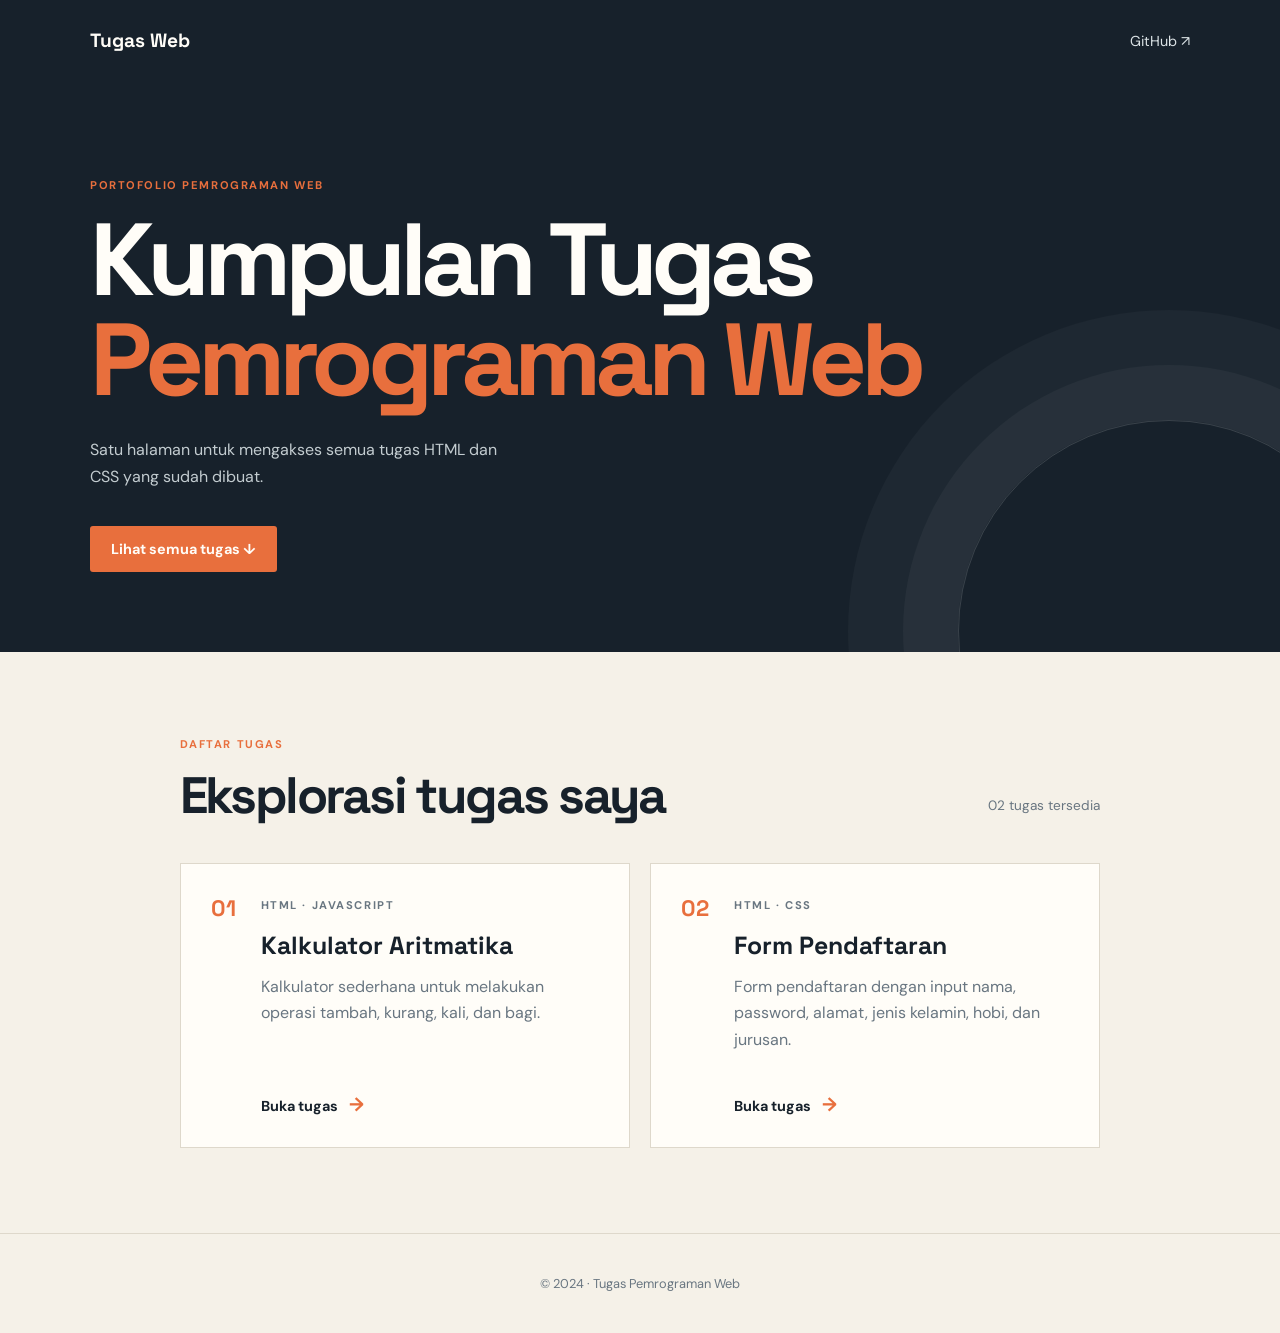
==== index.html @ db135640 "Create a homepage to connect all web programming assignments and fix task 3 stylesheet link" ====
<!DOCTYPE html>
<html lang="id">
<head>
  <meta charset="UTF-8">
  <meta name="viewport" content="width=device-width, initial-scale=1.0">
  <title>Kumpulan Tugas Pemrograman Web</title>
  <link rel="stylesheet" href="style.css">
</head>
<body>
  <header class="hero">
    <nav class="navbar">
      <a class="brand" href="index.html">Tugas Web</a>
      <a class="github-link" href="https://github.com/qairsyayaliki-cloud/tugas-pemrograman-web" target="_blank" rel="noopener">GitHub ↗</a>
    </nav>
    <div class="hero-content">
      <p class="eyebrow">PORTOFOLIO PEMROGRAMAN WEB</p>
      <h1>Kumpulan Tugas<br><span>Pemrograman Web</span></h1>
      <p class="intro">Satu halaman untuk mengakses semua tugas HTML dan CSS yang sudah dibuat.</p>
      <a class="primary-button" href="#daftar-tugas">Lihat semua tugas ↓</a>
    </div>
  </header>

  <main class="container" id="daftar-tugas">
    <div class="section-heading">
      <div>
        <p class="eyebrow">DAFTAR TUGAS</p>
        <h2>Eksplorasi tugas saya</h2>
      </div>
      <p class="task-count">02 tugas tersedia</p>
    </div>

    <section class="task-grid" aria-label="Daftar tugas">
      <article class="task-card">
        <div class="number">01</div>
        <div class="card-content">
          <p class="tag">HTML · JAVASCRIPT</p>
          <h3>Kalkulator Aritmatika</h3>
          <p>Kalkulator sederhana untuk melakukan operasi tambah, kurang, kali, dan bagi.</p>
          <a class="card-link" href="tugas-tugas/tugas2/kode2/index.html">Buka tugas <span>→</span></a>
        </div>
      </article>

      <article class="task-card">
        <div class="number">02</div>
        <div class="card-content">
          <p class="tag">HTML · CSS</p>
          <h3>Form Pendaftaran</h3>
          <p>Form pendaftaran dengan input nama, password, alamat, jenis kelamin, hobi, dan jurusan.</p>
          <a class="card-link" href="tugas-tugas/tugas3/kode3/index.html">Buka tugas <span>→</span></a>
        </div>
      </article>
    </section>
  </main>

  <footer>
    <p>© 2024 · Tugas Pemrograman Web</p>
  </footer>
</body>
</html>
---- style.css ----
@import url('https://fonts.googleapis.com/css2?family=DM+Sans:wght@400;500;700&family=Space+Grotesk:wght@500;600;700&display=swap');

:root {
  --ink: #17212b;
  --muted: #697681;
  --cream: #f5f1e8;
  --paper: #fffdf8;
  --orange: #e86f3d;
  --line: #ded8cb;
}

* { box-sizing: border-box; }
html { scroll-behavior: smooth; }
body { margin: 0; color: var(--ink); background: var(--cream); font-family: 'DM Sans', sans-serif; }

.hero { min-height: 570px; padding: 28px 7vw 80px; color: var(--paper); background: var(--ink); position: relative; overflow: hidden; }
.hero::after { content: ''; width: 420px; height: 420px; border: 1px solid rgba(255,255,255,.15); border-radius: 50%; position: absolute; right: -100px; bottom: -190px; box-shadow: 0 0 0 55px rgba(255,255,255,.04), 0 0 0 110px rgba(255,255,255,.03); }
.navbar { max-width: 1100px; margin: auto; display: flex; justify-content: space-between; align-items: center; position: relative; z-index: 1; }
.brand { color: var(--paper); text-decoration: none; font: 700 1.2rem 'Space Grotesk', sans-serif; }
.github-link { color: #dce3e6; text-decoration: none; font-size: .9rem; }
.github-link:hover, .card-link:hover { color: var(--orange); }
.hero-content { max-width: 1100px; margin: 125px auto 0; position: relative; z-index: 1; }
.eyebrow, .tag { letter-spacing: .14em; font-size: .7rem; font-weight: 700; }
.eyebrow { color: var(--orange); }
h1, h2, h3 { font-family: 'Space Grotesk', sans-serif; margin: 0; }
h1 { font-size: clamp(3.2rem, 8vw, 6.8rem); line-height: .98; letter-spacing: -.06em; margin: 18px 0 25px; }
h1 span { color: var(--orange); }
.intro { color: #c3ccd0; max-width: 410px; line-height: 1.7; }
.primary-button { display: inline-block; margin-top: 20px; padding: 14px 21px; color: var(--paper); background: var(--orange); border-radius: 3px; text-decoration: none; font-weight: 700; font-size: .9rem; }
.primary-button:hover { background: #f17f4e; }
.container { max-width: 1100px; margin: auto; padding: 85px 7vw; }
.section-heading { display: flex; align-items: end; justify-content: space-between; gap: 20px; margin-bottom: 35px; }
.section-heading .eyebrow { margin: 0 0 12px; }
h2 { font-size: clamp(2rem, 4vw, 3.4rem); letter-spacing: -.05em; }
.task-count { color: var(--muted); font-size: .85rem; }
.task-grid { display: grid; grid-template-columns: repeat(2, 1fr); gap: 20px; }
.task-card { display: flex; gap: 25px; min-height: 285px; padding: 30px; background: var(--paper); border: 1px solid var(--line); transition: transform .2s, box-shadow .2s; }
.task-card:hover { transform: translateY(-5px); box-shadow: 10px 10px 0 var(--orange); }
.number { color: var(--orange); font: 700 1.4rem 'Space Grotesk', sans-serif; }
.card-content { display: flex; flex-direction: column; align-items: flex-start; }
.tag { color: var(--muted); margin: 4px 0 18px; }
h3 { font-size: 1.55rem; margin-bottom: 13px; }
.card-content p:not(.tag) { color: var(--muted); line-height: 1.65; margin: 0; }
.card-link { color: var(--ink); margin-top: auto; text-decoration: none; font-weight: 700; font-size: .9rem; }
.card-link span { color: var(--orange); font-size: 1.2rem; margin-left: 8px; }
footer { padding: 28px 7vw; color: var(--muted); border-top: 1px solid var(--line); text-align: center; font-size: .8rem; }

@media (max-width: 650px) {
  .hero { min-height: 530px; }
  .hero-content { margin-top: 100px; }
  .section-heading, .task-grid { display: block; }
  .task-count { margin: 15px 0 25px; }
  .task-card { margin-bottom: 18px; }
}
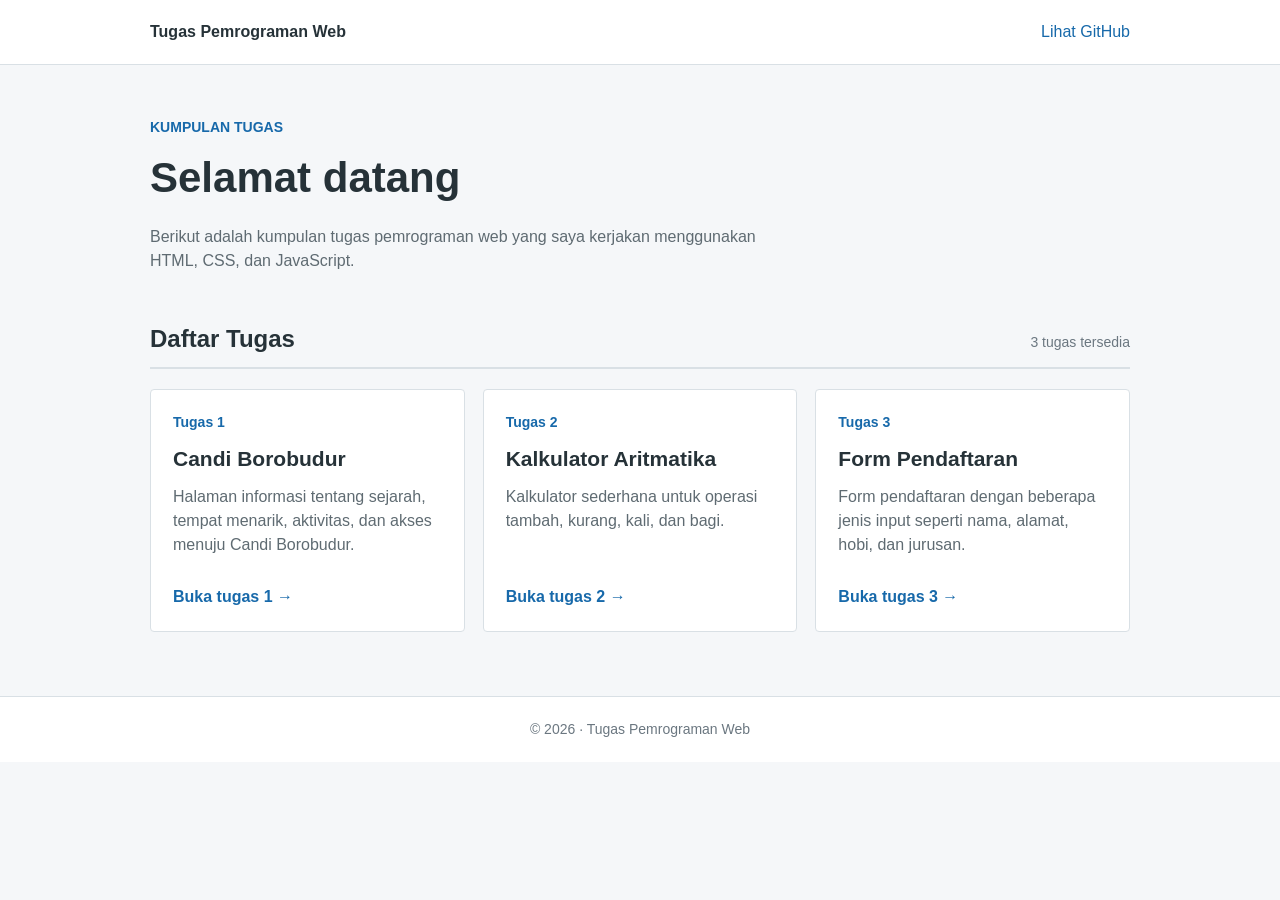
==== commit ff20f497: "Sederhanakan homepage dan hubungkan tugas 1, 2, dan 3." ====
--- a/index.html
+++ b/index.html
@@ -3,57 +3,55 @@
 <head>
   <meta charset="UTF-8">
   <meta name="viewport" content="width=device-width, initial-scale=1.0">
-  <title>Kumpulan Tugas Pemrograman Web</title>
+  <title>Tugas Pemrograman Web</title>
   <link rel="stylesheet" href="style.css">
 </head>
 <body>
-  <header class="hero">
-    <nav class="navbar">
-      <a class="brand" href="index.html">Tugas Web</a>
-      <a class="github-link" href="https://github.com/qairsyayaliki-cloud/tugas-pemrograman-web" target="_blank" rel="noopener">GitHub ↗</a>
-    </nav>
-    <div class="hero-content">
-      <p class="eyebrow">PORTOFOLIO PEMROGRAMAN WEB</p>
-      <h1>Kumpulan Tugas<br><span>Pemrograman Web</span></h1>
-      <p class="intro">Satu halaman untuk mengakses semua tugas HTML dan CSS yang sudah dibuat.</p>
-      <a class="primary-button" href="#daftar-tugas">Lihat semua tugas ↓</a>
+  <header class="site-header">
+    <div class="header-inner">
+      <a class="brand" href="index.html">Tugas Pemrograman Web</a>
+      <a class="github-link" href="https://github.com/qairsyayaliki-cloud/tugas-pemrograman-web" target="_blank" rel="noopener">Lihat GitHub</a>
     </div>
   </header>
 
-  <main class="container" id="daftar-tugas">
-    <div class="section-heading">
-      <div>
-        <p class="eyebrow">DAFTAR TUGAS</p>
-        <h2>Eksplorasi tugas saya</h2>
+  <main class="container">
+    <section class="intro">
+      <p class="eyebrow">KUMPULAN TUGAS</p>
+      <h1>Selamat datang</h1>
+      <p>Berikut adalah kumpulan tugas pemrograman web yang saya kerjakan menggunakan HTML, CSS, dan JavaScript.</p>
+    </section>
+
+    <section id="daftar-tugas" aria-labelledby="judul-tugas">
+      <div class="section-heading">
+        <h2 id="judul-tugas">Daftar Tugas</h2>
+        <p>3 tugas tersedia</p>
       </div>
-      <p class="task-count">02 tugas tersedia</p>
-    </div>
 
-    <section class="task-grid" aria-label="Daftar tugas">
-      <article class="task-card">
-        <div class="number">01</div>
-        <div class="card-content">
-          <p class="tag">HTML · JAVASCRIPT</p>
+      <div class="task-list">
+        <article class="task-card">
+          <p class="number">Tugas 1</p>
+          <h3>Candi Borobudur</h3>
+          <p>Halaman informasi tentang sejarah, tempat menarik, aktivitas, dan akses menuju Candi Borobudur.</p>
+          <a class="task-link" href="tugas-tugas/tugas1/kode1/index.html">Buka tugas 1 →</a>
+        </article>
+
+        <article class="task-card">
+          <p class="number">Tugas 2</p>
           <h3>Kalkulator Aritmatika</h3>
-          <p>Kalkulator sederhana untuk melakukan operasi tambah, kurang, kali, dan bagi.</p>
-          <a class="card-link" href="tugas-tugas/tugas2/kode2/index.html">Buka tugas <span>→</span></a>
-        </div>
-      </article>
+          <p>Kalkulator sederhana untuk operasi tambah, kurang, kali, dan bagi.</p>
+          <a class="task-link" href="tugas-tugas/tugas2/kode2/index.html">Buka tugas 2 →</a>
+        </article>
 
-      <article class="task-card">
-        <div class="number">02</div>
-        <div class="card-content">
-          <p class="tag">HTML · CSS</p>
+        <article class="task-card">
+          <p class="number">Tugas 3</p>
           <h3>Form Pendaftaran</h3>
-          <p>Form pendaftaran dengan input nama, password, alamat, jenis kelamin, hobi, dan jurusan.</p>
-          <a class="card-link" href="tugas-tugas/tugas3/kode3/index.html">Buka tugas <span>→</span></a>
-        </div>
-      </article>
+          <p>Form pendaftaran dengan beberapa jenis input seperti nama, alamat, hobi, dan jurusan.</p>
+          <a class="task-link" href="tugas-tugas/tugas3/kode3/index.html">Buka tugas 3 →</a>
+        </article>
+      </div>
     </section>
   </main>
 
-  <footer>
-    <p>© 2024 · Tugas Pemrograman Web</p>
-  </footer>
+  <footer>© 2026 · Tugas Pemrograman Web</footer>
 </body>
 </html>
--- a/style.css
+++ b/style.css
@@ -1,54 +1,173 @@
-@import url('https://fonts.googleapis.com/css2?family=DM+Sans:wght@400;500;700&family=Space+Grotesk:wght@500;600;700&display=swap');
-
-:root {
-  --ink: #17212b;
-  --muted: #697681;
-  --cream: #f5f1e8;
-  --paper: #fffdf8;
-  --orange: #e86f3d;
-  --line: #ded8cb;
+* {
+  box-sizing: border-box;
 }
 
-* { box-sizing: border-box; }
-html { scroll-behavior: smooth; }
-body { margin: 0; color: var(--ink); background: var(--cream); font-family: 'DM Sans', sans-serif; }
+body {
+  margin: 0;
+  color: #263238;
+  background: #f5f7f9;
+  font-family: Arial, sans-serif;
+  line-height: 1.5;
+}
 
-.hero { min-height: 570px; padding: 28px 7vw 80px; color: var(--paper); background: var(--ink); position: relative; overflow: hidden; }
-.hero::after { content: ''; width: 420px; height: 420px; border: 1px solid rgba(255,255,255,.15); border-radius: 50%; position: absolute; right: -100px; bottom: -190px; box-shadow: 0 0 0 55px rgba(255,255,255,.04), 0 0 0 110px rgba(255,255,255,.03); }
-.navbar { max-width: 1100px; margin: auto; display: flex; justify-content: space-between; align-items: center; position: relative; z-index: 1; }
-.brand { color: var(--paper); text-decoration: none; font: 700 1.2rem 'Space Grotesk', sans-serif; }
-.github-link { color: #dce3e6; text-decoration: none; font-size: .9rem; }
-.github-link:hover, .card-link:hover { color: var(--orange); }
-.hero-content { max-width: 1100px; margin: 125px auto 0; position: relative; z-index: 1; }
-.eyebrow, .tag { letter-spacing: .14em; font-size: .7rem; font-weight: 700; }
-.eyebrow { color: var(--orange); }
-h1, h2, h3 { font-family: 'Space Grotesk', sans-serif; margin: 0; }
-h1 { font-size: clamp(3.2rem, 8vw, 6.8rem); line-height: .98; letter-spacing: -.06em; margin: 18px 0 25px; }
-h1 span { color: var(--orange); }
-.intro { color: #c3ccd0; max-width: 410px; line-height: 1.7; }
-.primary-button { display: inline-block; margin-top: 20px; padding: 14px 21px; color: var(--paper); background: var(--orange); border-radius: 3px; text-decoration: none; font-weight: 700; font-size: .9rem; }
-.primary-button:hover { background: #f17f4e; }
-.container { max-width: 1100px; margin: auto; padding: 85px 7vw; }
-.section-heading { display: flex; align-items: end; justify-content: space-between; gap: 20px; margin-bottom: 35px; }
-.section-heading .eyebrow { margin: 0 0 12px; }
-h2 { font-size: clamp(2rem, 4vw, 3.4rem); letter-spacing: -.05em; }
-.task-count { color: var(--muted); font-size: .85rem; }
-.task-grid { display: grid; grid-template-columns: repeat(2, 1fr); gap: 20px; }
-.task-card { display: flex; gap: 25px; min-height: 285px; padding: 30px; background: var(--paper); border: 1px solid var(--line); transition: transform .2s, box-shadow .2s; }
-.task-card:hover { transform: translateY(-5px); box-shadow: 10px 10px 0 var(--orange); }
-.number { color: var(--orange); font: 700 1.4rem 'Space Grotesk', sans-serif; }
-.card-content { display: flex; flex-direction: column; align-items: flex-start; }
-.tag { color: var(--muted); margin: 4px 0 18px; }
-h3 { font-size: 1.55rem; margin-bottom: 13px; }
-.card-content p:not(.tag) { color: var(--muted); line-height: 1.65; margin: 0; }
-.card-link { color: var(--ink); margin-top: auto; text-decoration: none; font-weight: 700; font-size: .9rem; }
-.card-link span { color: var(--orange); font-size: 1.2rem; margin-left: 8px; }
-footer { padding: 28px 7vw; color: var(--muted); border-top: 1px solid var(--line); text-align: center; font-size: .8rem; }
+.site-header {
+  background: #ffffff;
+  border-bottom: 1px solid #d9e0e5;
+}
 
-@media (max-width: 650px) {
-  .hero { min-height: 530px; }
-  .hero-content { margin-top: 100px; }
-  .section-heading, .task-grid { display: block; }
-  .task-count { margin: 15px 0 25px; }
-  .task-card { margin-bottom: 18px; }
+.header-inner,
+.container {
+  width: 90%;
+  max-width: 980px;
+  margin: 0 auto;
 }
+
+.header-inner {
+  min-height: 64px;
+  display: flex;
+  justify-content: space-between;
+  align-items: center;
+  gap: 20px;
+}
+
+.brand {
+  color: #263238;
+  font-weight: bold;
+  text-decoration: none;
+}
+
+.github-link,
+.task-link {
+  color: #1769aa;
+  text-decoration: none;
+}
+
+.github-link:hover,
+.task-link:hover {
+  text-decoration: underline;
+}
+
+.container {
+  padding: 52px 0 64px;
+}
+
+.intro {
+  max-width: 650px;
+  margin-bottom: 48px;
+}
+
+.eyebrow,
+.number {
+  color: #1769aa;
+  font-size: 14px;
+  font-weight: bold;
+}
+
+.eyebrow {
+  margin: 0 0 8px;
+}
+
+h1,
+h2,
+h3 {
+  margin-top: 0;
+}
+
+h1 {
+  margin-bottom: 12px;
+  font-size: 42px;
+}
+
+.intro p:last-child {
+  margin-bottom: 0;
+  color: #5f6b72;
+}
+
+.section-heading {
+  display: flex;
+  justify-content: space-between;
+  align-items: baseline;
+  gap: 20px;
+  border-bottom: 2px solid #d9e0e5;
+  margin-bottom: 20px;
+}
+
+.section-heading h2 {
+  margin-bottom: 10px;
+}
+
+.section-heading p {
+  margin: 0;
+  color: #6b7780;
+  font-size: 14px;
+}
+
+.task-list {
+  display: grid;
+  grid-template-columns: repeat(3, 1fr);
+  gap: 18px;
+}
+
+.task-card {
+  display: flex;
+  flex-direction: column;
+  padding: 22px;
+  background: #ffffff;
+  border: 1px solid #d9e0e5;
+  border-radius: 4px;
+}
+
+.task-card .number {
+  margin: 0 0 10px;
+}
+
+.task-card h3 {
+  margin-bottom: 10px;
+  font-size: 21px;
+}
+
+.task-card > p:not(.number) {
+  flex: 1;
+  margin-top: 0;
+  color: #5f6b72;
+}
+
+.task-link {
+  margin-top: 12px;
+  font-weight: bold;
+}
+
+footer {
+  padding: 22px 10px;
+  color: #6b7780;
+  background: #ffffff;
+  border-top: 1px solid #d9e0e5;
+  text-align: center;
+  font-size: 14px;
+}
+
+@media (max-width: 700px) {
+  .header-inner {
+    align-items: flex-start;
+    flex-direction: column;
+    padding: 16px 0;
+  }
+
+  .container {
+    padding-top: 36px;
+  }
+
+  h1 {
+    font-size: 34px;
+  }
+
+  .section-heading {
+    align-items: flex-start;
+    flex-direction: column;
+    gap: 0;
+  }
+
+  .task-list {
+    grid-template-columns: 1fr;
+  }
+}
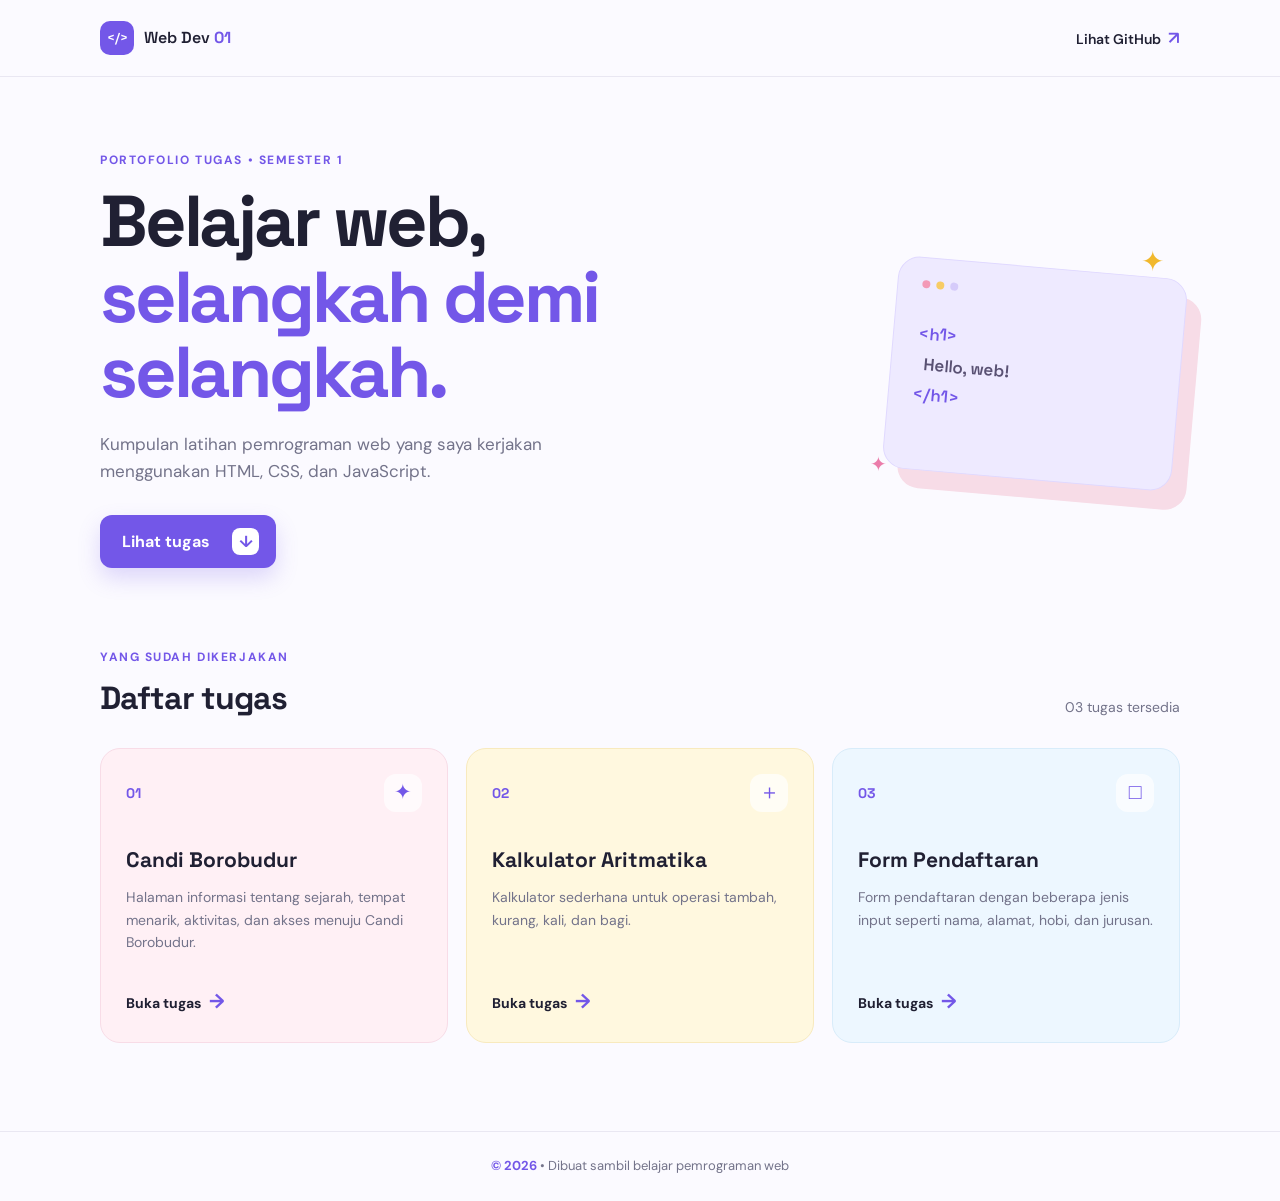
==== commit 5d975e88: "Memperbarui tampilan beranda menjadi minimalis dan lebih menarik untuk mahasiswa semester 1." ====
--- a/index.html
+++ b/index.html
@@ -3,55 +3,73 @@
 <head>
   <meta charset="UTF-8">
   <meta name="viewport" content="width=device-width, initial-scale=1.0">
-  <title>Tugas Pemrograman Web</title>
+  <meta name="description" content="Kumpulan tugas pemrograman web semester 1.">
+  <title>Tugas Pemrograman Web | Portofolio</title>
   <link rel="stylesheet" href="style.css">
 </head>
 <body>
   <header class="site-header">
     <div class="header-inner">
-      <a class="brand" href="index.html">Tugas Pemrograman Web</a>
-      <a class="github-link" href="https://github.com/qairsyayaliki-cloud/tugas-pemrograman-web" target="_blank" rel="noopener">Lihat GitHub</a>
+      <a class="brand" href="index.html">
+        <span class="brand-mark">&lt;/&gt;</span>
+        <span>Web Dev <strong>01</strong></span>
+      </a>
+      <a class="github-link" href="https://github.com/qairsyayaliki-cloud/tugas-pemrograman-web" target="_blank" rel="noopener">Lihat GitHub <span aria-hidden="true">↗</span></a>
     </div>
   </header>
 
   <main class="container">
-    <section class="intro">
-      <p class="eyebrow">KUMPULAN TUGAS</p>
-      <h1>Selamat datang</h1>
-      <p>Berikut adalah kumpulan tugas pemrograman web yang saya kerjakan menggunakan HTML, CSS, dan JavaScript.</p>
+    <section class="hero" aria-labelledby="judul-halaman">
+      <div class="hero-copy">
+        <p class="eyebrow">PORTOFOLIO TUGAS • SEMESTER 1</p>
+        <h1>Belajar web,<br><span>selangkah demi selangkah.</span></h1>
+        <p class="hero-text">Kumpulan latihan pemrograman web yang saya kerjakan menggunakan HTML, CSS, dan JavaScript.</p>
+        <a class="primary-button" href="#daftar-tugas">Lihat tugas <span aria-hidden="true">↓</span></a>
+      </div>
+      <div class="hero-art" aria-hidden="true">
+        <div class="code-card">
+          <span class="dots"><i></i><i></i><i></i></span>
+          <code><span class="code-purple">&lt;h1&gt;</span><br>&nbsp;&nbsp;Hello, web!<br><span class="code-purple">&lt;/h1&gt;</span></code>
+        </div>
+        <span class="sparkle sparkle-one">✦</span>
+        <span class="sparkle sparkle-two">✦</span>
+      </div>
     </section>
 
     <section id="daftar-tugas" aria-labelledby="judul-tugas">
       <div class="section-heading">
-        <h2 id="judul-tugas">Daftar Tugas</h2>
-        <p>3 tugas tersedia</p>
+        <div>
+          <p class="eyebrow">YANG SUDAH DIKERJAKAN</p>
+          <h2 id="judul-tugas">Daftar tugas</h2>
+        </div>
+        <p class="task-count">03 tugas tersedia</p>
       </div>
 
       <div class="task-list">
-        <article class="task-card">
-          <p class="number">Tugas 1</p>
+        <article class="task-card card-pink">
+          <div class="card-top"><span class="number">01</span><span class="card-icon">✦</span></div>
           <h3>Candi Borobudur</h3>
           <p>Halaman informasi tentang sejarah, tempat menarik, aktivitas, dan akses menuju Candi Borobudur.</p>
-          <a class="task-link" href="tugas-tugas/tugas1/kode1/index.html">Buka tugas 1 →</a>
+          <a class="task-link" href="tugas-tugas/tugas1/kode1/index.html">Buka tugas <span aria-hidden="true">→</span></a>
         </article>
 
-        <article class="task-card">
-          <p class="number">Tugas 2</p>
+        <article class="task-card card-yellow">
+          <div class="card-top"><span class="number">02</span><span class="card-icon">＋</span></div>
           <h3>Kalkulator Aritmatika</h3>
           <p>Kalkulator sederhana untuk operasi tambah, kurang, kali, dan bagi.</p>
-          <a class="task-link" href="tugas-tugas/tugas2/kode2/index.html">Buka tugas 2 →</a>
+          <a class="task-link" href="tugas-tugas/tugas2/kode2/index.html">Buka tugas <span aria-hidden="true">→</span></a>
         </article>
 
-        <article class="task-card">
-          <p class="number">Tugas 3</p>
+        <article class="task-card card-blue">
+          <div class="card-top"><span class="number">03</span><span class="card-icon">□</span></div>
           <h3>Form Pendaftaran</h3>
           <p>Form pendaftaran dengan beberapa jenis input seperti nama, alamat, hobi, dan jurusan.</p>
-          <a class="task-link" href="tugas-tugas/tugas3/kode3/index.html">Buka tugas 3 →</a>
+          <a class="task-link" href="tugas-tugas/tugas3/kode3/index.html">Buka tugas <span aria-hidden="true">→</span></a>
         </article>
       </div>
     </section>
   </main>
 
-  <footer>© 2026 · Tugas Pemrograman Web</footer>
+  <footer><span>© 2026</span> • Dibuat sambil belajar pemrograman web</footer>
 </body>
 </html>
--- a/style.css
+++ b/style.css
@@ -1,173 +1,79 @@
-* {
-  box-sizing: border-box;
+@import url('https://fonts.googleapis.com/css2?family=DM+Sans:wght@400;500;600;700&family=Space+Grotesk:wght@500;600;700&display=swap');
+
+* { box-sizing: border-box; }
+
+:root {
+  --ink: #202033;
+  --muted: #73738a;
+  --purple: #7357e8;
+  --line: #e9e7f2;
+  --white: #ffffff;
 }
+
+html { scroll-behavior: smooth; }
 
 body {
   margin: 0;
-  color: #263238;
-  background: #f5f7f9;
-  font-family: Arial, sans-serif;
-  line-height: 1.5;
+  color: var(--ink);
+  background: #fbfaff;
+  font-family: 'DM Sans', Arial, sans-serif;
+  line-height: 1.6;
 }
 
 .site-header {
-  background: #ffffff;
-  border-bottom: 1px solid #d9e0e5;
+  background: rgba(251, 250, 255, .88);
+  border-bottom: 1px solid var(--line);
+  position: sticky;
+  top: 0;
+  z-index: 10;
+  backdrop-filter: blur(12px);
 }
 
-.header-inner,
-.container {
-  width: 90%;
-  max-width: 980px;
-  margin: 0 auto;
+.header-inner, .container { width: min(90%, 1080px); margin: 0 auto; }
+.header-inner { min-height: 76px; display: flex; justify-content: space-between; align-items: center; gap: 20px; }
+.brand { display: inline-flex; align-items: center; gap: 10px; color: var(--ink); font-family: 'Space Grotesk', sans-serif; font-weight: 600; text-decoration: none; }
+.brand strong { color: var(--purple); }
+.brand-mark { display: grid; place-items: center; width: 34px; height: 34px; color: #fff; background: var(--purple); border-radius: 10px; font-size: 13px; }
+.github-link { color: var(--ink); font-size: 14px; font-weight: 600; text-decoration: none; }
+.github-link span { color: var(--purple); font-size: 18px; margin-left: 4px; }
+.github-link:hover, .task-link:hover { color: var(--purple); }
+
+.container { padding: 74px 0 88px; }
+.hero { min-height: 390px; display: flex; align-items: center; justify-content: space-between; gap: 60px; padding-bottom: 80px; }
+.hero-copy { max-width: 650px; }
+.eyebrow { margin: 0 0 14px; color: var(--purple); font-size: 12px; font-weight: 700; letter-spacing: .13em; }
+h1, h2, h3 { font-family: 'Space Grotesk', sans-serif; }
+h1 { margin: 0 0 20px; font-size: clamp(42px, 6vw, 72px); line-height: 1.05; letter-spacing: -.045em; }
+h1 span { color: var(--purple); }
+.hero-text { max-width: 480px; margin: 0 0 30px; color: var(--muted); font-size: 17px; }
+.primary-button { display: inline-flex; align-items: center; gap: 22px; padding: 13px 17px 13px 22px; color: #fff; background: var(--purple); border-radius: 12px; box-shadow: 0 10px 22px rgba(115,87,232,.22); font-weight: 700; text-decoration: none; transition: transform .2s, box-shadow .2s; }
+.primary-button span { display: grid; place-items: center; width: 27px; height: 27px; color: var(--purple); background: #fff; border-radius: 8px; }
+.primary-button:hover { transform: translateY(-3px); box-shadow: 0 14px 26px rgba(115,87,232,.3); }
+.hero-art { position: relative; width: 310px; height: 240px; flex: 0 0 310px; }
+.code-card { position: absolute; inset: 27px 0 0 20px; padding: 22px 24px; color: #595173; background: #eeeaff; border: 1px solid #e0d9ff; border-radius: 22px; box-shadow: 16px 18px 0 #f7dce7; transform: rotate(5deg); }
+.dots { display: flex; gap: 6px; margin-bottom: 30px; }
+.dots i { width: 8px; height: 8px; background: #d5cbfa; border-radius: 50%; }
+.dots i:first-child { background: #f39ab7; }
+.dots i:nth-child(2) { background: #f7cc65; }
+code { font: 600 17px/1.8 'Space Grotesk', monospace; }
+.code-purple { color: var(--purple); }
+.sparkle { position: absolute; color: #f1b82d; font-size: 28px; }
+.sparkle-one { top: 0; right: 16px; }.sparkle-two { bottom: 0; left: 0; color: #eb7caa; font-size: 20px; }
+
+.section-heading { display: flex; align-items: end; justify-content: space-between; gap: 20px; margin-bottom: 24px; }
+.section-heading .eyebrow { margin-bottom: 5px; }
+h2 { margin: 0; font-size: 32px; letter-spacing: -.03em; }
+.task-count { margin: 0 0 5px; color: var(--muted); font-size: 14px; }
+.task-list { display: grid; grid-template-columns: repeat(3, 1fr); gap: 18px; }
+.task-card { min-height: 295px; display: flex; flex-direction: column; padding: 25px; border: 1px solid transparent; border-radius: 20px; transition: transform .2s, box-shadow .2s; }
+.task-card:hover { transform: translateY(-6px); box-shadow: 0 14px 28px rgba(47, 38, 80, .1); }
+.card-pink { background: #fff0f5; border-color: #f8dce7; }.card-yellow { background: #fff8df; border-color: #f8eabe; }.card-blue { background: #edf7ff; border-color: #d8ecfa; }
+.card-top { display: flex; justify-content: space-between; align-items: center; }
+.number { color: var(--purple); font: 700 14px 'Space Grotesk', sans-serif; }.card-icon { display: grid; place-items: center; width: 38px; height: 38px; color: var(--purple); background: rgba(255,255,255,.7); border-radius: 12px; font-size: 21px; }
+.task-card h3 { margin: 31px 0 10px; font-size: 21px; }.task-card p:not(.number) { flex: 1; margin: 0; color: var(--muted); font-size: 14px; }.task-link { margin-top: 22px; color: var(--ink); font-size: 14px; font-weight: 700; text-decoration: none; }.task-link span { color: var(--purple); font-size: 20px; margin-left: 5px; }
+footer { padding: 24px 10px; color: var(--muted); border-top: 1px solid var(--line); text-align: center; font-size: 13px; } footer span { color: var(--purple); font-weight: 700; }
+
+@media (max-width: 760px) {
+  .header-inner { min-height: 68px; }.container { padding-top: 50px; }.hero { display: block; padding-bottom: 60px; }.hero-art { width: min(100%, 310px); margin: 55px auto 0; }.task-list { grid-template-columns: 1fr; }.task-card { min-height: 255px; }.section-heading { align-items: flex-start; flex-direction: column; gap: 4px; }
 }
-
-.header-inner {
-  min-height: 64px;
-  display: flex;
-  justify-content: space-between;
-  align-items: center;
-  gap: 20px;
-}
-
-.brand {
-  color: #263238;
-  font-weight: bold;
-  text-decoration: none;
-}
-
-.github-link,
-.task-link {
-  color: #1769aa;
-  text-decoration: none;
-}
-
-.github-link:hover,
-.task-link:hover {
-  text-decoration: underline;
-}
-
-.container {
-  padding: 52px 0 64px;
-}
-
-.intro {
-  max-width: 650px;
-  margin-bottom: 48px;
-}
-
-.eyebrow,
-.number {
-  color: #1769aa;
-  font-size: 14px;
-  font-weight: bold;
-}
-
-.eyebrow {
-  margin: 0 0 8px;
-}
-
-h1,
-h2,
-h3 {
-  margin-top: 0;
-}
-
-h1 {
-  margin-bottom: 12px;
-  font-size: 42px;
-}
-
-.intro p:last-child {
-  margin-bottom: 0;
-  color: #5f6b72;
-}
-
-.section-heading {
-  display: flex;
-  justify-content: space-between;
-  align-items: baseline;
-  gap: 20px;
-  border-bottom: 2px solid #d9e0e5;
-  margin-bottom: 20px;
-}
-
-.section-heading h2 {
-  margin-bottom: 10px;
-}
-
-.section-heading p {
-  margin: 0;
-  color: #6b7780;
-  font-size: 14px;
-}
-
-.task-list {
-  display: grid;
-  grid-template-columns: repeat(3, 1fr);
-  gap: 18px;
-}
-
-.task-card {
-  display: flex;
-  flex-direction: column;
-  padding: 22px;
-  background: #ffffff;
-  border: 1px solid #d9e0e5;
-  border-radius: 4px;
-}
-
-.task-card .number {
-  margin: 0 0 10px;
-}
-
-.task-card h3 {
-  margin-bottom: 10px;
-  font-size: 21px;
-}
-
-.task-card > p:not(.number) {
-  flex: 1;
-  margin-top: 0;
-  color: #5f6b72;
-}
-
-.task-link {
-  margin-top: 12px;
-  font-weight: bold;
-}
-
-footer {
-  padding: 22px 10px;
-  color: #6b7780;
-  background: #ffffff;
-  border-top: 1px solid #d9e0e5;
-  text-align: center;
-  font-size: 14px;
-}
-
-@media (max-width: 700px) {
-  .header-inner {
-    align-items: flex-start;
-    flex-direction: column;
-    padding: 16px 0;
-  }
-
-  .container {
-    padding-top: 36px;
-  }
-
-  h1 {
-    font-size: 34px;
-  }
-
-  .section-heading {
-    align-items: flex-start;
-    flex-direction: column;
-    gap: 0;
-  }
-
-  .task-list {
-    grid-template-columns: 1fr;
-  }
-}
+@media (max-width: 420px) { .github-link { font-size: 0; }.github-link span { font-size: 22px; } h1 { font-size: 43px; } }
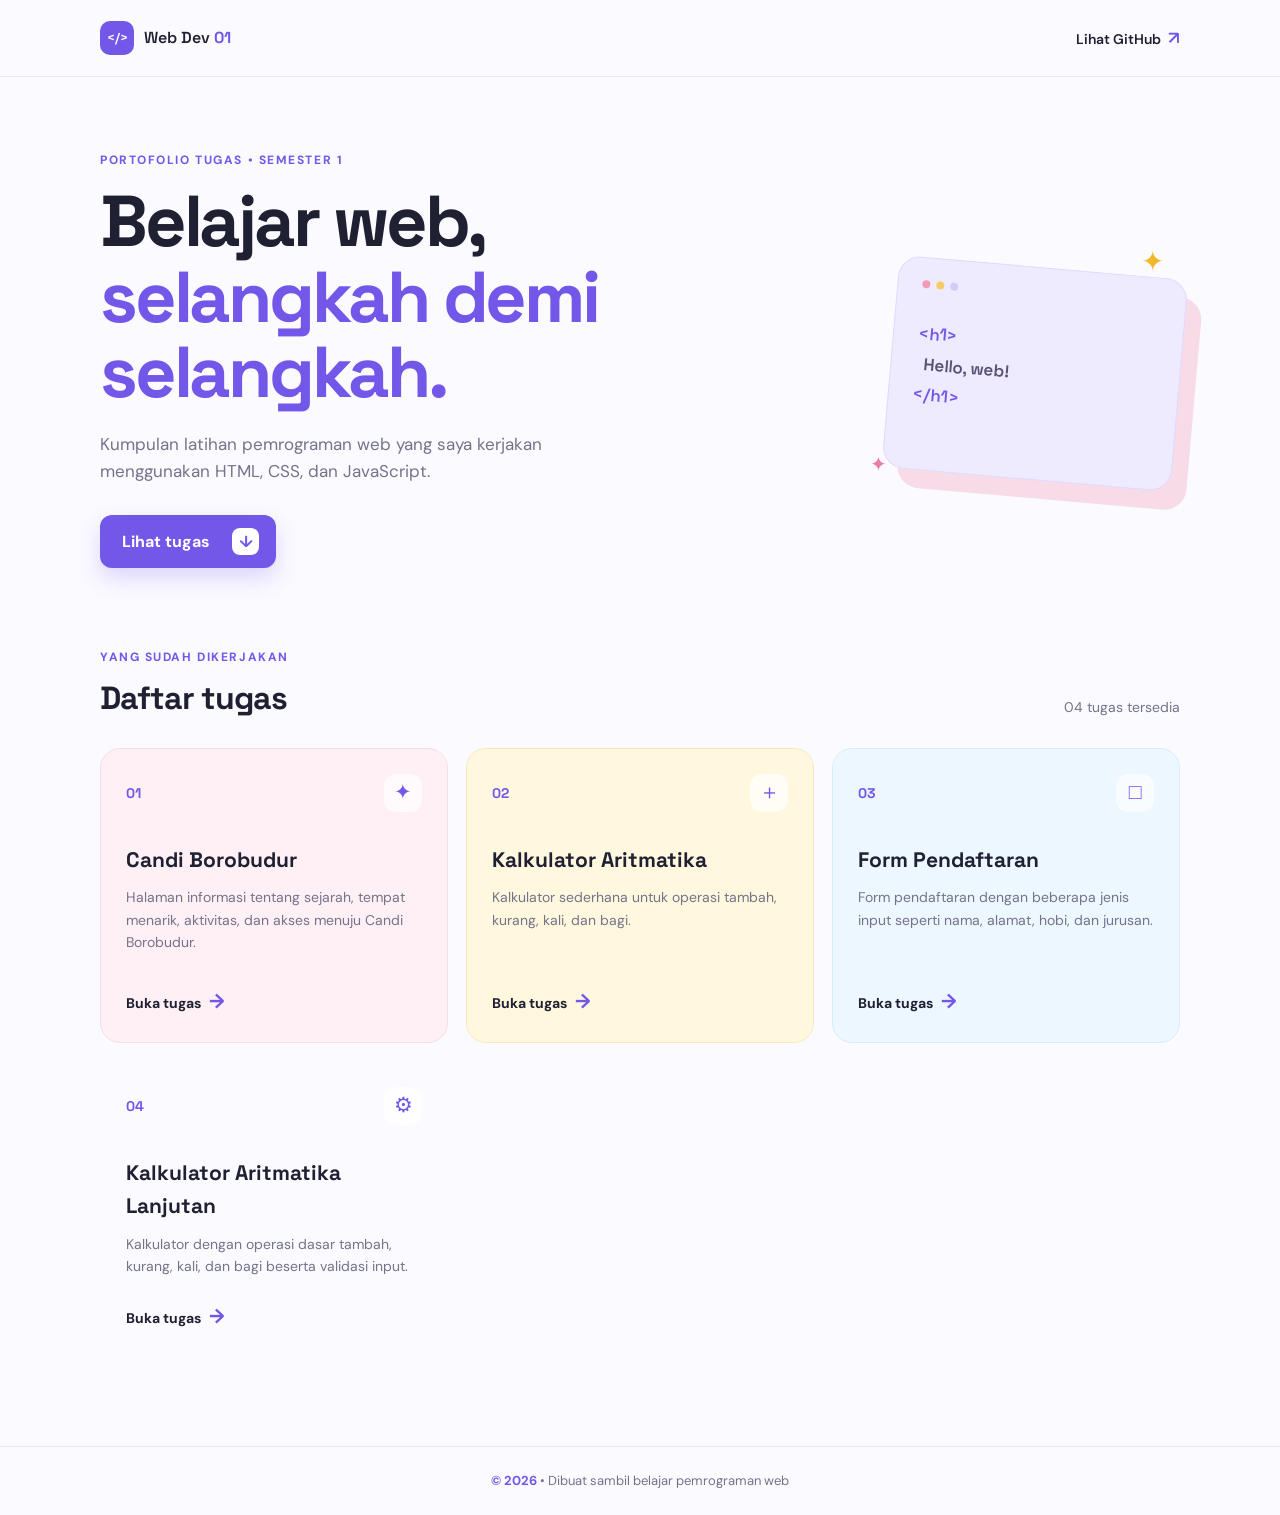
==== commit 6a6abb72: "Add tugas 4 to homepage and update task count to 04" ====
--- a/index.html
+++ b/index.html
@@ -42,7 +42,7 @@
           <p class="eyebrow">YANG SUDAH DIKERJAKAN</p>
           <h2 id="judul-tugas">Daftar tugas</h2>
         </div>
-        <p class="task-count">03 tugas tersedia</p>
+        <p class="task-count">04 tugas tersedia</p>
       </div>
 
       <div class="task-list">
@@ -66,6 +66,13 @@
           <p>Form pendaftaran dengan beberapa jenis input seperti nama, alamat, hobi, dan jurusan.</p>
           <a class="task-link" href="tugas-tugas/tugas3/kode3/index.html">Buka tugas <span aria-hidden="true">→</span></a>
         </article>
+
+        <article class="task-card card-green">
+          <div class="card-top"><span class="number">04</span><span class="card-icon">⚙</span></div>
+          <h3>Kalkulator Aritmatika Lanjutan</h3>
+          <p>Kalkulator dengan operasi dasar tambah, kurang, kali, dan bagi beserta validasi input.</p>
+          <a class="task-link" href="tugas-tugas/tugas4/Kode4/Index.html">Buka tugas <span aria-hidden="true">→</span></a>
+        </article>
       </div>
     </section>
   </main>
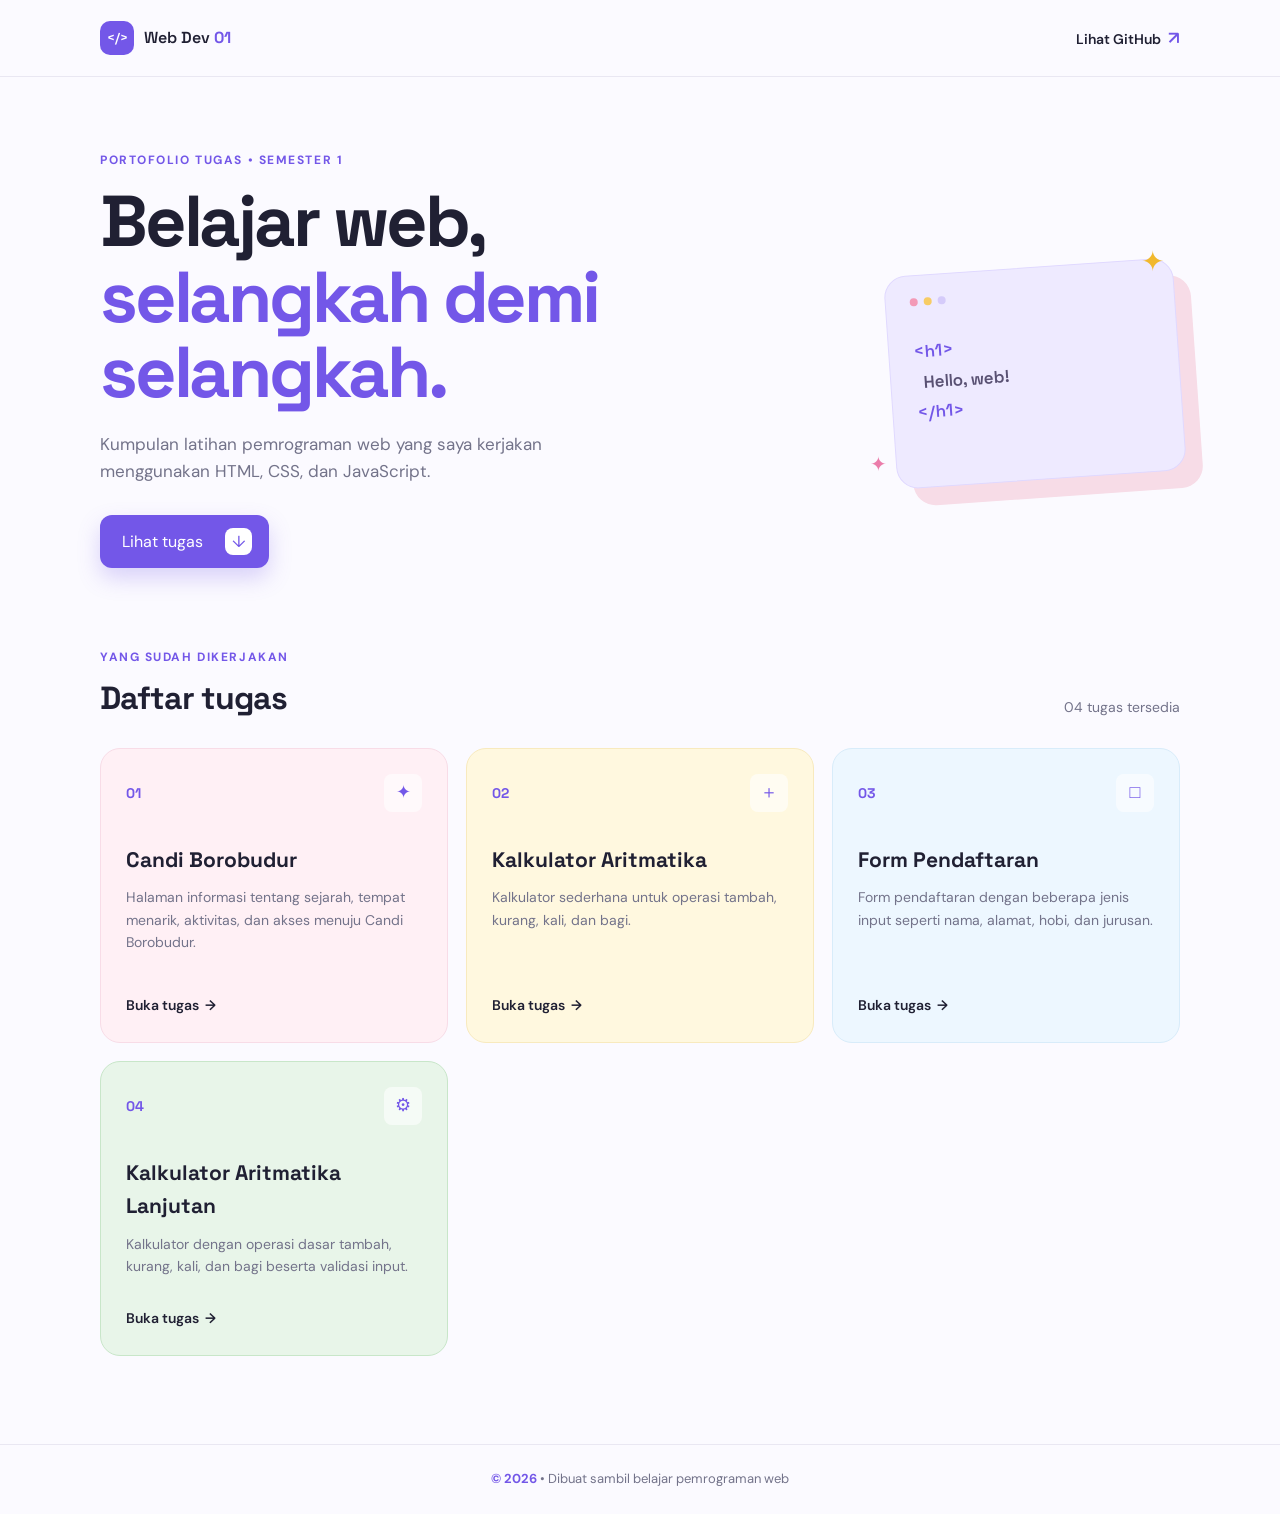
==== commit 385fa682: "Fix: Update path tugas2 dari kode2 ke Kode2 (case-sensitive)" ====
--- a/index.html
+++ b/index.html
@@ -57,7 +57,7 @@
           <div class="card-top"><span class="number">02</span><span class="card-icon">＋</span></div>
           <h3>Kalkulator Aritmatika</h3>
           <p>Kalkulator sederhana untuk operasi tambah, kurang, kali, dan bagi.</p>
-          <a class="task-link" href="tugas-tugas/tugas2/kode2/index.html">Buka tugas <span aria-hidden="true">→</span></a>
+          <a class="task-link" href="tugas-tugas/tugas2/Kode2/Index.html">Buka tugas <span aria-hidden="true">→</span></a>
         </article>
 
         <article class="task-card card-blue">
--- a/style.css
+++ b/style.css
@@ -1,6 +1,8 @@
 @import url('https://fonts.googleapis.com/css2?family=DM+Sans:wght@400;500;600;700&family=Space+Grotesk:wght@500;600;700&display=swap');
 
-* { box-sizing: border-box; }
+* {
+  box-sizing: border-box;
+}
 
 :root {
   --ink: #202033;
@@ -10,7 +12,9 @@
   --white: #ffffff;
 }
 
-html { scroll-behavior: smooth; }
+html {
+  scroll-behavior: smooth;
+}
 
 body {
   margin: 0;
@@ -20,6 +24,7 @@
   line-height: 1.6;
 }
 
+/* ===== HEADER ===== */
 .site-header {
   background: rgba(251, 250, 255, .88);
   border-bottom: 1px solid var(--line);
@@ -29,51 +34,416 @@
   backdrop-filter: blur(12px);
 }
 
-.header-inner, .container { width: min(90%, 1080px); margin: 0 auto; }
-.header-inner { min-height: 76px; display: flex; justify-content: space-between; align-items: center; gap: 20px; }
-.brand { display: inline-flex; align-items: center; gap: 10px; color: var(--ink); font-family: 'Space Grotesk', sans-serif; font-weight: 600; text-decoration: none; }
-.brand strong { color: var(--purple); }
-.brand-mark { display: grid; place-items: center; width: 34px; height: 34px; color: #fff; background: var(--purple); border-radius: 10px; font-size: 13px; }
-.github-link { color: var(--ink); font-size: 14px; font-weight: 600; text-decoration: none; }
-.github-link span { color: var(--purple); font-size: 18px; margin-left: 4px; }
-.github-link:hover, .task-link:hover { color: var(--purple); }
-
-.container { padding: 74px 0 88px; }
-.hero { min-height: 390px; display: flex; align-items: center; justify-content: space-between; gap: 60px; padding-bottom: 80px; }
-.hero-copy { max-width: 650px; }
-.eyebrow { margin: 0 0 14px; color: var(--purple); font-size: 12px; font-weight: 700; letter-spacing: .13em; }
-h1, h2, h3 { font-family: 'Space Grotesk', sans-serif; }
-h1 { margin: 0 0 20px; font-size: clamp(42px, 6vw, 72px); line-height: 1.05; letter-spacing: -.045em; }
-h1 span { color: var(--purple); }
-.hero-text { max-width: 480px; margin: 0 0 30px; color: var(--muted); font-size: 17px; }
-.primary-button { display: inline-flex; align-items: center; gap: 22px; padding: 13px 17px 13px 22px; color: #fff; background: var(--purple); border-radius: 12px; box-shadow: 0 10px 22px rgba(115,87,232,.22); font-weight: 700; text-decoration: none; transition: transform .2s, box-shadow .2s; }
-.primary-button span { display: grid; place-items: center; width: 27px; height: 27px; color: var(--purple); background: #fff; border-radius: 8px; }
-.primary-button:hover { transform: translateY(-3px); box-shadow: 0 14px 26px rgba(115,87,232,.3); }
-.hero-art { position: relative; width: 310px; height: 240px; flex: 0 0 310px; }
-.code-card { position: absolute; inset: 27px 0 0 20px; padding: 22px 24px; color: #595173; background: #eeeaff; border: 1px solid #e0d9ff; border-radius: 22px; box-shadow: 16px 18px 0 #f7dce7; transform: rotate(5deg); }
-.dots { display: flex; gap: 6px; margin-bottom: 30px; }
-.dots i { width: 8px; height: 8px; background: #d5cbfa; border-radius: 50%; }
-.dots i:first-child { background: #f39ab7; }
-.dots i:nth-child(2) { background: #f7cc65; }
-code { font: 600 17px/1.8 'Space Grotesk', monospace; }
-.code-purple { color: var(--purple); }
-.sparkle { position: absolute; color: #f1b82d; font-size: 28px; }
-.sparkle-one { top: 0; right: 16px; }.sparkle-two { bottom: 0; left: 0; color: #eb7caa; font-size: 20px; }
-
-.section-heading { display: flex; align-items: end; justify-content: space-between; gap: 20px; margin-bottom: 24px; }
-.section-heading .eyebrow { margin-bottom: 5px; }
-h2 { margin: 0; font-size: 32px; letter-spacing: -.03em; }
-.task-count { margin: 0 0 5px; color: var(--muted); font-size: 14px; }
-.task-list { display: grid; grid-template-columns: repeat(3, 1fr); gap: 18px; }
-.task-card { min-height: 295px; display: flex; flex-direction: column; padding: 25px; border: 1px solid transparent; border-radius: 20px; transition: transform .2s, box-shadow .2s; }
-.task-card:hover { transform: translateY(-6px); box-shadow: 0 14px 28px rgba(47, 38, 80, .1); }
-.card-pink { background: #fff0f5; border-color: #f8dce7; }.card-yellow { background: #fff8df; border-color: #f8eabe; }.card-blue { background: #edf7ff; border-color: #d8ecfa; }
-.card-top { display: flex; justify-content: space-between; align-items: center; }
-.number { color: var(--purple); font: 700 14px 'Space Grotesk', sans-serif; }.card-icon { display: grid; place-items: center; width: 38px; height: 38px; color: var(--purple); background: rgba(255,255,255,.7); border-radius: 12px; font-size: 21px; }
-.task-card h3 { margin: 31px 0 10px; font-size: 21px; }.task-card p:not(.number) { flex: 1; margin: 0; color: var(--muted); font-size: 14px; }.task-link { margin-top: 22px; color: var(--ink); font-size: 14px; font-weight: 700; text-decoration: none; }.task-link span { color: var(--purple); font-size: 20px; margin-left: 5px; }
-footer { padding: 24px 10px; color: var(--muted); border-top: 1px solid var(--line); text-align: center; font-size: 13px; } footer span { color: var(--purple); font-weight: 700; }
-
+.header-inner,
+.container {
+  width: min(90%, 1080px);
+  margin: 0 auto;
+}
+
+.header-inner {
+  min-height: 76px;
+  display: flex;
+  justify-content: space-between;
+  align-items: center;
+  gap: 20px;
+}
+
+.brand {
+  display: inline-flex;
+  align-items: center;
+  gap: 10px;
+  color: var(--ink);
+  font-family: 'Space Grotesk', sans-serif;
+  font-weight: 600;
+  text-decoration: none;
+}
+
+.brand strong {
+  color: var(--purple);
+}
+
+.brand-mark {
+  display: grid;
+  place-items: center;
+  width: 34px;
+  height: 34px;
+  color: #fff;
+  background: var(--purple);
+  border-radius: 10px;
+  font-size: 13px;
+}
+
+.github-link {
+  color: var(--ink);
+  font-size: 14px;
+  font-weight: 600;
+  text-decoration: none;
+}
+
+.github-link span {
+  color: var(--purple);
+  font-size: 18px;
+  margin-left: 4px;
+}
+
+.github-link:hover,
+.task-link:hover {
+  color: var(--purple);
+}
+
+/* ===== CONTAINER & HERO ===== */
+.container {
+  padding: 74px 0 88px;
+}
+
+.hero {
+  min-height: 390px;
+  display: flex;
+  align-items: center;
+  justify-content: space-between;
+  gap: 60px;
+  padding-bottom: 80px;
+}
+
+.hero-copy {
+  max-width: 650px;
+}
+
+.eyebrow {
+  margin: 0 0 14px;
+  color: var(--purple);
+  font-size: 12px;
+  font-weight: 700;
+  letter-spacing: .13em;
+}
+
+h1,
+h2,
+h3 {
+  font-family: 'Space Grotesk', sans-serif;
+}
+
+h1 {
+  margin: 0 0 20px;
+  font-size: clamp(42px, 6vw, 72px);
+  line-height: 1.05;
+  letter-spacing: -.045em;
+}
+
+h1 span {
+  color: var(--purple);
+}
+
+.hero-text {
+  max-width: 480px;
+  margin: 0 0 30px;
+  color: var(--muted);
+  font-size: 17px;
+}
+
+.primary-button {
+  display: inline-flex;
+  align-items: center;
+  gap: 22px;
+  padding: 13px 17px 13px 22px;
+  color: #fff;
+  background: var(--purple);
+  border-radius: 12px;
+  text-decoration: none;
+  box-shadow: 0 10px 22px rgba(115, 87, 232, .25);
+  transition: transform .2s, box-shadow .2s;
+}
+
+.primary-button span {
+  display: grid;
+  place-items: center;
+  width: 27px;
+  height: 27px;
+  color: var(--purple);
+  background: #fff;
+  border-radius: 8px;
+}
+
+.primary-button:hover {
+  transform: translateY(-3px);
+  box-shadow: 0 14px 26px rgba(115, 87, 232, .3);
+}
+
+/* ===== HERO ART ===== */
+.hero-art {
+  position: relative;
+  width: 310px;
+  height: 240px;
+  flex: 0 0 310px;
+}
+
+.code-card {
+  position: absolute;
+  inset: 27px 0 0 20px;
+  padding: 22px 24px;
+  color: #595173;
+  background: #eeeaff;
+  border: 1px solid #e0d9ff;
+  border-radius: 22px;
+  box-shadow: 16px 18px 0 #f7dce7;
+  transform: rotate(-4deg);
+  transition: transform .3s;
+}
+
+.code-card:hover {
+  transform: rotate(-4deg) translateY(-3px);
+}
+
+.dots {
+  display: flex;
+  gap: 6px;
+  margin-bottom: 30px;
+}
+
+.dots i {
+  width: 8px;
+  height: 8px;
+  background: #d5cbfa;
+  border-radius: 50%;
+}
+
+.dots i:first-child {
+  background: #f39ab7;
+}
+
+.dots i:nth-child(2) {
+  background: #f7cc65;
+}
+
+code {
+  font: 600 17px/1.8 'Space Grotesk', monospace;
+}
+
+.code-purple {
+  color: var(--purple);
+}
+
+.sparkle {
+  position: absolute;
+  color: #f1b82d;
+  font-size: 28px;
+  animation: sparkle-pulse 3s ease-in-out infinite;
+}
+
+.sparkle-one {
+  top: 0;
+  right: 16px;
+}
+
+.sparkle-two {
+  bottom: 0;
+  left: 0;
+  color: #eb7caa;
+  font-size: 20px;
+}
+
+@keyframes sparkle-pulse {
+  0%, 100% { opacity: 1; }
+  50% { opacity: 0.3; }
+}
+
+/* ===== SECTION HEADING ===== */
+.section-heading {
+  display: flex;
+  align-items: end;
+  justify-content: space-between;
+  gap: 20px;
+  margin-bottom: 24px;
+}
+
+.section-heading .eyebrow {
+  margin-bottom: 5px;
+}
+
+h2 {
+  margin: 0;
+  font-size: 32px;
+  letter-spacing: -.03em;
+}
+
+.task-count {
+  margin: 0 0 5px;
+  color: var(--muted);
+  font-size: 14px;
+}
+
+/* ===== TASK LIST ===== */
+.task-list {
+  display: grid;
+  grid-template-columns: repeat(3, 1fr);
+  gap: 18px;
+}
+
+.task-card {
+  min-height: 295px;
+  display: flex;
+  flex-direction: column;
+  padding: 25px;
+  border: 1px solid transparent;
+  border-radius: 20px;
+  transition: transform .2s, box-shadow .2s;
+}
+
+.task-card:hover {
+  transform: translateY(-6px);
+  box-shadow: 0 14px 28px rgba(47, 38, 80, .1);
+}
+
+.card-pink {
+  background: #fff0f5;
+  border-color: #f8dce7;
+}
+
+.card-yellow {
+  background: #fff8df;
+  border-color: #f8eabe;
+}
+
+.card-blue {
+  background: #edf7ff;
+  border-color: #d8ecfa;
+}
+
+.card-green {
+  background: #e8f5e9;
+  border-color: #c8e6c9;
+}
+
+.card-top {
+  display: flex;
+  justify-content: space-between;
+  align-items: center;
+}
+
+.number {
+  color: var(--purple);
+  font: 700 14px 'Space Grotesk', sans-serif;
+}
+
+.card-icon {
+  display: grid;
+  place-items: center;
+  width: 38px;
+  height: 38px;
+  color: var(--purple);
+  background: rgba(255, 255, 255, .6);
+  border-radius: 8px;
+  font-size: 18px;
+}
+
+.task-card h3 {
+  margin: 31px 0 10px;
+  font-size: 21px;
+}
+
+.task-card p:not(.number) {
+  flex: 1;
+  margin: 0;
+  color: var(--muted);
+  font-size: 14px;
+}
+
+.task-link {
+  margin-top: 22px;
+  color: var(--ink);
+  font-weight: 600;
+  font-size: 14px;
+  text-decoration: none;
+  display: inline-flex;
+  align-items: center;
+  gap: 6px;
+}
+
+.task-link span {
+  display: inline-block;
+  transition: transform .2s;
+}
+
+.task-link:hover span {
+  transform: translateX(3px);
+}
+
+/* ===== FOOTER ===== */
+footer {
+  padding: 24px 10px;
+  color: var(--muted);
+  border-top: 1px solid var(--line);
+  text-align: center;
+  font-size: 13px;
+}
+
+footer span {
+  color: var(--purple);
+  font-weight: 700;
+}
+
+/* ===== RESPONSIVE ===== */
 @media (max-width: 760px) {
-  .header-inner { min-height: 68px; }.container { padding-top: 50px; }.hero { display: block; padding-bottom: 60px; }.hero-art { width: min(100%, 310px); margin: 55px auto 0; }.task-list { grid-template-columns: 1fr; }.task-card { min-height: 255px; }.section-heading { align-items: flex-start; flex-direction: column; gap: 4px; }
-}
-@media (max-width: 420px) { .github-link { font-size: 0; }.github-link span { font-size: 22px; } h1 { font-size: 43px; } }
+  .header-inner {
+    min-height: 68px;
+  }
+
+  .container {
+    padding-top: 50px;
+  }
+
+  .hero {
+    display: block;
+    padding-bottom: 60px;
+  }
+
+  .hero-art {
+    width: min(100%, 310px);
+    margin: 55px auto 0;
+  }
+
+  .task-list {
+    grid-template-columns: repeat(2, 1fr);
+  }
+
+  .section-heading {
+    flex-direction: column;
+    align-items: flex-start;
+  }
+}
+
+@media (max-width: 600px) {
+  .task-list {
+    grid-template-columns: 1fr;
+  }
+
+  h1 {
+    font-size: 36px;
+  }
+
+  .hero {
+    gap: 30px;
+  }
+}
+
+@media (max-width: 420px) {
+  .github-link {
+    font-size: 0;
+  }
+
+  .github-link span {
+    font-size: 22px;
+  }
+
+  h1 {
+    font-size: 43px;
+  }
+
+  .hero-art {
+    width: 100%;
+  }
+
+  .section-heading {
+    gap: 10px;
+  }
+}
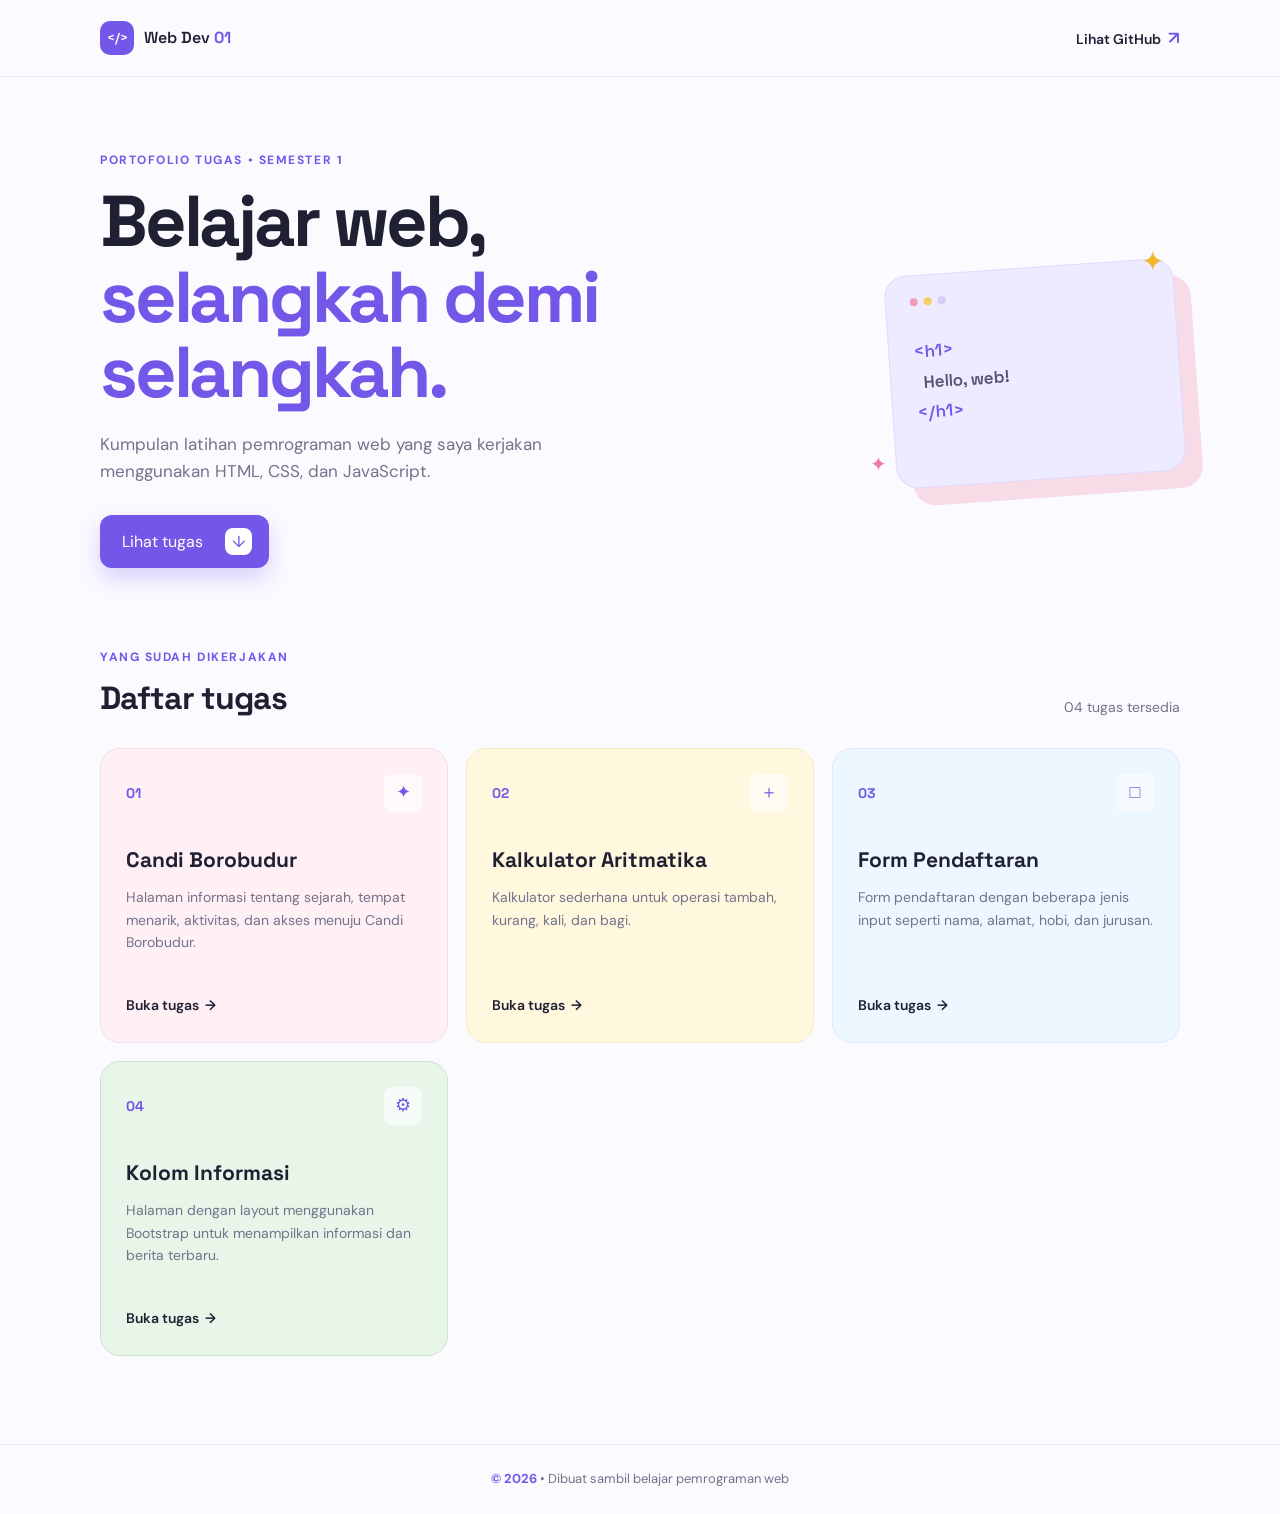
==== commit 36db9752: "Update: Ganti judul task 04 dari 'Kalkulator Aritmatika Lanjutan' menjadi 'Kolom Informasi'" ====
--- a/index.html
+++ b/index.html
@@ -69,8 +69,8 @@
 
         <article class="task-card card-green">
           <div class="card-top"><span class="number">04</span><span class="card-icon">⚙</span></div>
-          <h3>Kalkulator Aritmatika Lanjutan</h3>
-          <p>Kalkulator dengan operasi dasar tambah, kurang, kali, dan bagi beserta validasi input.</p>
+          <h3>Kolom Informasi</h3>
+          <p>Halaman dengan layout menggunakan Bootstrap untuk menampilkan informasi dan berita terbaru.</p>
           <a class="task-link" href="tugas-tugas/tugas4/Kode4/Index.html">Buka tugas <span aria-hidden="true">→</span></a>
         </article>
       </div>
